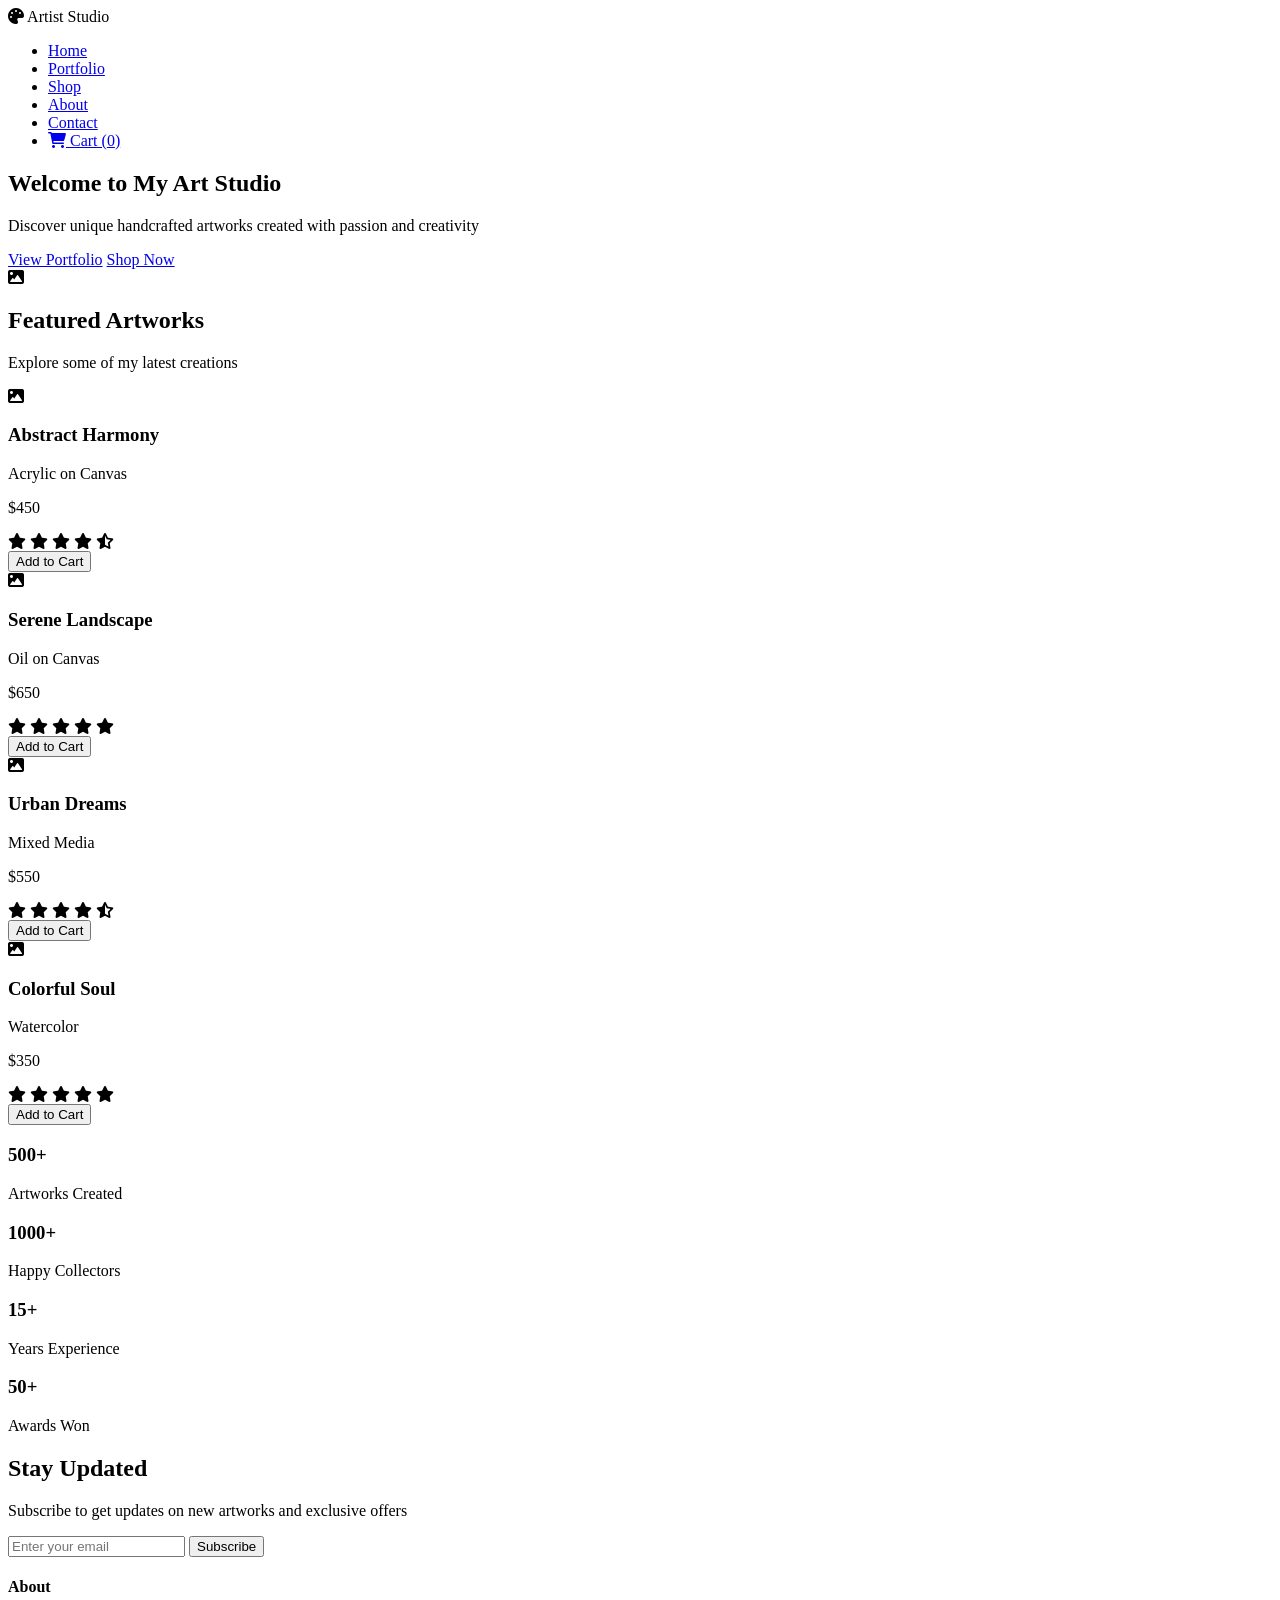
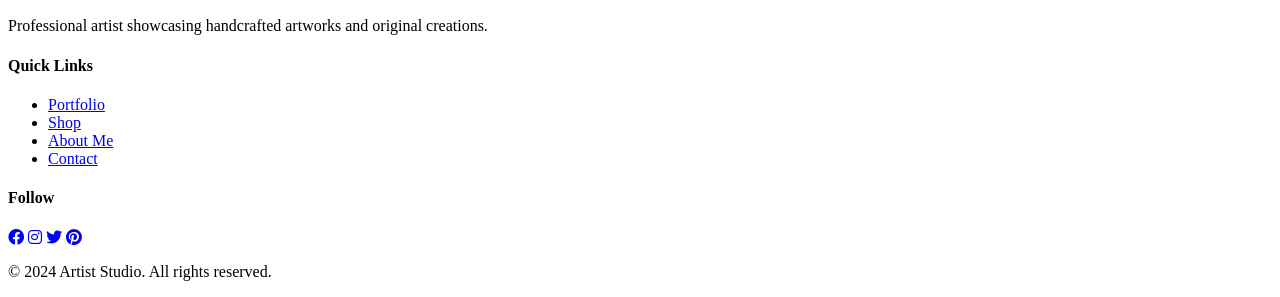
==== index.html @ 90bd031a "Add main landing page with hero section and featured artworks" ====
<!DOCTYPE html>
<html lang="en">
<head>
    <meta charset="UTF-8">
    <meta name="viewport" content="width=device-width, initial-scale=1.0">
    <title>Artist Portfolio & Shop - Discover & Buy Original Artworks</title>
    <link rel="stylesheet" href="css/style.css">
    <link rel="stylesheet" href="https://cdnjs.cloudflare.com/ajax/libs/font-awesome/6.0.0/css/all.min.css">
</head>
<body>
    <!-- Navigation Bar -->
    <nav class="navbar">
        <div class="nav-container">
            <div class="logo">
                <i class="fas fa-palette"></i> Artist Studio
            </div>
            <ul class="nav-menu">
                <li><a href="index.html" class="active">Home</a></li>
                <li><a href="portfolio.html">Portfolio</a></li>
                <li><a href="shop.html">Shop</a></li>
                <li><a href="about.html">About</a></li>
                <li><a href="contact.html">Contact</a></li>
                <li><a href="cart.html" class="cart-link"><i class="fas fa-shopping-cart"></i> Cart (<span id="cart-count">0</span>)</a></li>
            </ul>
            <div class="hamburger">
                <span></span>
                <span></span>
                <span></span>
            </div>
        </div>
    </nav>

    <!-- Hero Section -->
    <section class="hero">
        <div class="hero-content">
            <h1>Welcome to My Art Studio</h1>
            <p>Discover unique handcrafted artworks created with passion and creativity</p>
            <div class="hero-buttons">
                <a href="portfolio.html" class="btn btn-primary">View Portfolio</a>
                <a href="shop.html" class="btn btn-secondary">Shop Now</a>
            </div>
        </div>
        <div class="hero-image">
            <div class="image-placeholder">
                <i class="fas fa-image"></i>
            </div>
        </div>
    </section>

    <!-- Featured Works Section -->
    <section class="featured-works">
        <div class="container">
            <h2>Featured Artworks</h2>
            <p class="section-subtitle">Explore some of my latest creations</p>
            
            <div class="artwork-grid">
                <div class="artwork-card">
                    <div class="artwork-image">
                        <div class="image-placeholder-small">
                            <i class="fas fa-image"></i>
                        </div>
                    </div>
                    <div class="artwork-info">
                        <h3>Abstract Harmony</h3>
                        <p class="artist-name">Acrylic on Canvas</p>
                        <p class="price">$450</p>
                        <div class="rating">
                            <i class="fas fa-star"></i>
                            <i class="fas fa-star"></i>
                            <i class="fas fa-star"></i>
                            <i class="fas fa-star"></i>
                            <i class="fas fa-star-half-alt"></i>
                        </div>
                        <button class="btn btn-small" onclick="addToCart('Abstract Harmony', 450)">Add to Cart</button>
                    </div>
                </div>

                <div class="artwork-card">
                    <div class="artwork-image">
                        <div class="image-placeholder-small">
                            <i class="fas fa-image"></i>
                        </div>
                    </div>
                    <div class="artwork-info">
                        <h3>Serene Landscape</h3>
                        <p class="artist-name">Oil on Canvas</p>
                        <p class="price">$650</p>
                        <div class="rating">
                            <i class="fas fa-star"></i>
                            <i class="fas fa-star"></i>
                            <i class="fas fa-star"></i>
                            <i class="fas fa-star"></i>
                            <i class="fas fa-star"></i>
                        </div>
                        <button class="btn btn-small" onclick="addToCart('Serene Landscape', 650)">Add to Cart</button>
                    </div>
                </div>

                <div class="artwork-card">
                    <div class="artwork-image">
                        <div class="image-placeholder-small">
                            <i class="fas fa-image"></i>
                        </div>
                    </div>
                    <div class="artwork-info">
                        <h3>Urban Dreams</h3>
                        <p class="artist-name">Mixed Media</p>
                        <p class="price">$550</p>
                        <div class="rating">
                            <i class="fas fa-star"></i>
                            <i class="fas fa-star"></i>
                            <i class="fas fa-star"></i>
                            <i class="fas fa-star"></i>
                            <i class="fas fa-star-half-alt"></i>
                        </div>
                        <button class="btn btn-small" onclick="addToCart('Urban Dreams', 550)">Add to Cart</button>
                    </div>
                </div>

                <div class="artwork-card">
                    <div class="artwork-image">
                        <div class="image-placeholder-small">
                            <i class="fas fa-image"></i>
                        </div>
                    </div>
                    <div class="artwork-info">
                        <h3>Colorful Soul</h3>
                        <p class="artist-name">Watercolor</p>
                        <p class="price">$350</p>
                        <div class="rating">
                            <i class="fas fa-star"></i>
                            <i class="fas fa-star"></i>
                            <i class="fas fa-star"></i>
                            <i class="fas fa-star"></i>
                            <i class="fas fa-star"></i>
                        </div>
                        <button class="btn btn-small" onclick="addToCart('Colorful Soul', 350)">Add to Cart</button>
                    </div>
                </div>
            </div>
        </div>
    </section>

    <!-- Stats Section -->
    <section class="stats">
        <div class="container">
            <div class="stat-item">
                <h3>500+</h3>
                <p>Artworks Created</p>
            </div>
            <div class="stat-item">
                <h3>1000+</h3>
                <p>Happy Collectors</p>
            </div>
            <div class="stat-item">
                <h3>15+</h3>
                <p>Years Experience</p>
            </div>
            <div class="stat-item">
                <h3>50+</h3>
                <p>Awards Won</p>
            </div>
        </div>
    </section>

    <!-- Newsletter Section -->
    <section class="newsletter">
        <div class="container">
            <h2>Stay Updated</h2>
            <p>Subscribe to get updates on new artworks and exclusive offers</p>
            <form class="newsletter-form">
                <input type="email" placeholder="Enter your email" required>
                <button type="submit" class="btn btn-primary">Subscribe</button>
            </form>
        </div>
    </section>

    <!-- Footer -->
    <footer class="footer">
        <div class="container">
            <div class="footer-content">
                <div class="footer-section">
                    <h4>About</h4>
                    <p>Professional artist showcasing handcrafted artworks and original creations.</p>
                </div>
                <div class="footer-section">
                    <h4>Quick Links</h4>
                    <ul>
                        <li><a href="portfolio.html">Portfolio</a></li>
                        <li><a href="shop.html">Shop</a></li>
                        <li><a href="about.html">About Me</a></li>
                        <li><a href="contact.html">Contact</a></li>
                    </ul>
                </div>
                <div class="footer-section">
                    <h4>Follow</h4>
                    <div class="social-links">
                        <a href="#"><i class="fab fa-facebook"></i></a>
                        <a href="#"><i class="fab fa-instagram"></i></a>
                        <a href="#"><i class="fab fa-twitter"></i></a>
                        <a href="#"><i class="fab fa-pinterest"></i></a>
                    </div>
                </div>
            </div>
            <div class="footer-bottom">
                <p>&copy; 2024 Artist Studio. All rights reserved.</p>
            </div>
        </div>
    </footer>

    <script src="js/script.js"></script>
</body>
</html>
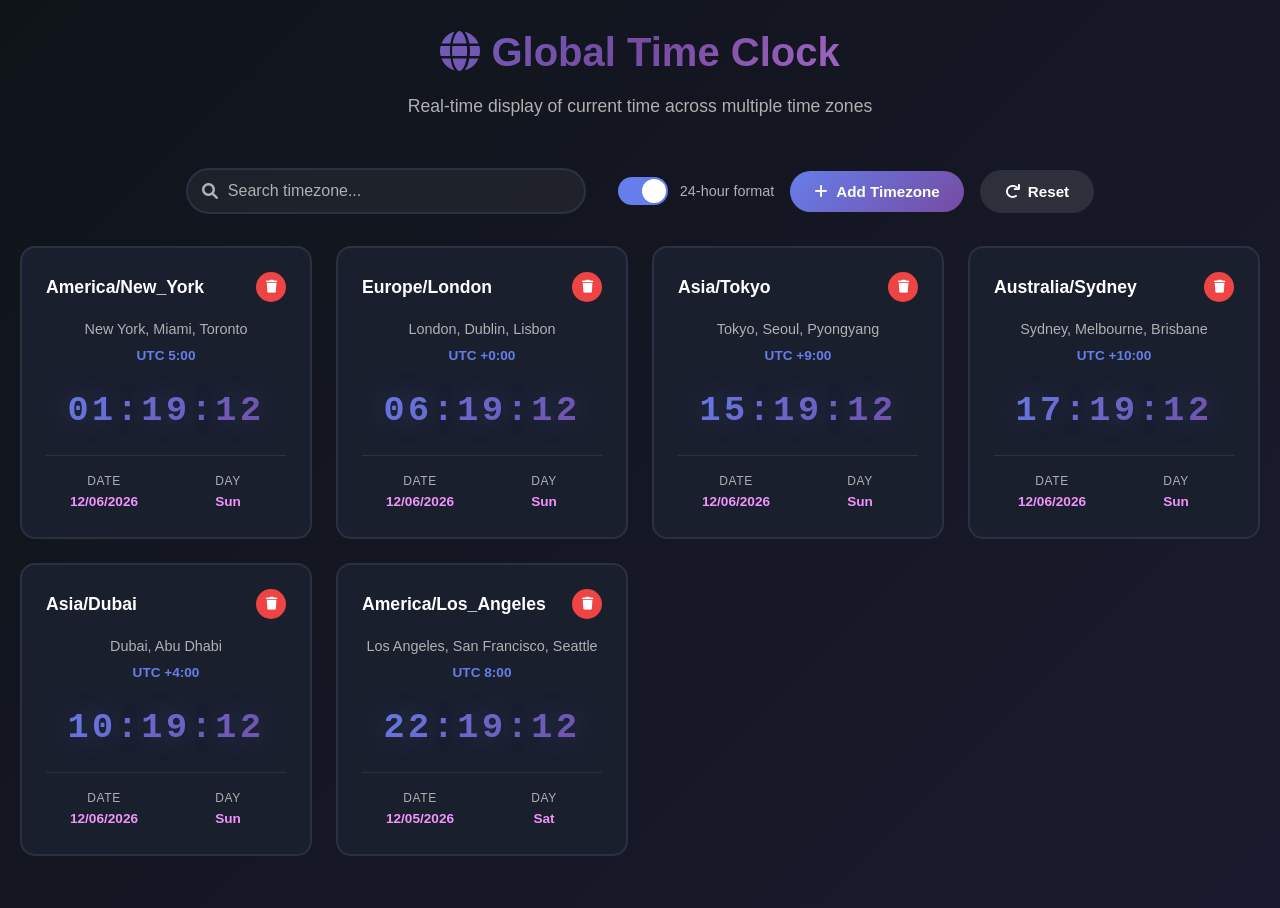
==== commit 706cb241: "Create multi-timezone digital clock application" ====
--- a/index.html
+++ b/index.html
@@ -3,211 +3,74 @@
 <head>
     <meta charset="UTF-8">
     <meta name="viewport" content="width=device-width, initial-scale=1.0">
-    <title>Artist Portfolio & Shop - Discover & Buy Original Artworks</title>
-    <link rel="stylesheet" href="css/style.css">
+    <title>Multi-Timezone Digital Clock</title>
+    <link rel="stylesheet" href="style.css">
     <link rel="stylesheet" href="https://cdnjs.cloudflare.com/ajax/libs/font-awesome/6.0.0/css/all.min.css">
 </head>
 <body>
-    <!-- Navigation Bar -->
-    <nav class="navbar">
-        <div class="nav-container">
-            <div class="logo">
-                <i class="fas fa-palette"></i> Artist Studio
+    <div class="container">
+        <!-- Header -->
+        <header class="header">
+            <h1><i class="fas fa-globe"></i> Global Time Clock</h1>
+            <p>Real-time display of current time across multiple time zones</p>
+        </header>
+
+        <!-- Controls -->
+        <div class="controls">
+            <div class="search-box">
+                <input type="text" id="searchInput" placeholder="Search timezone..." class="search-input">
+                <i class="fas fa-search"></i>
             </div>
-            <ul class="nav-menu">
-                <li><a href="index.html" class="active">Home</a></li>
-                <li><a href="portfolio.html">Portfolio</a></li>
-                <li><a href="shop.html">Shop</a></li>
-                <li><a href="about.html">About</a></li>
-                <li><a href="contact.html">Contact</a></li>
-                <li><a href="cart.html" class="cart-link"><i class="fas fa-shopping-cart"></i> Cart (<span id="cart-count">0</span>)</a></li>
-            </ul>
-            <div class="hamburger">
-                <span></span>
-                <span></span>
-                <span></span>
+            
+            <div class="format-controls">
+                <label class="toggle-label">
+                    <input type="checkbox" id="format24h" checked>
+                    <span class="toggle-switch"></span>
+                    <span class="toggle-text">24-hour format</span>
+                </label>
+                
+                <button class="btn btn-primary" id="addTimezoneBtn">
+                    <i class="fas fa-plus"></i> Add Timezone
+                </button>
+                
+                <button class="btn btn-secondary" id="resetBtn">
+                    <i class="fas fa-redo"></i> Reset
+                </button>
             </div>
         </div>
-    </nav>
 
-    <!-- Hero Section -->
-    <section class="hero">
-        <div class="hero-content">
-            <h1>Welcome to My Art Studio</h1>
-            <p>Discover unique handcrafted artworks created with passion and creativity</p>
-            <div class="hero-buttons">
-                <a href="portfolio.html" class="btn btn-primary">View Portfolio</a>
-                <a href="shop.html" class="btn btn-secondary">Shop Now</a>
+        <!-- Clocks Grid -->
+        <div class="clocks-grid" id="clocksContainer">
+            <!-- Clocks will be inserted here -->
+        </div>
+
+        <!-- No Results Message -->
+        <div class="no-results" id="noResults" style="display: none;">
+            <i class="fas fa-search"></i>
+            <p>No timezones match your search</p>
+        </div>
+    </div>
+
+    <!-- Add Timezone Modal -->
+    <div class="modal" id="addTimezoneModal">
+        <div class="modal-content">
+            <div class="modal-header">
+                <h2>Add Timezone</h2>
+                <button class="modal-close" id="closeModalBtn"><i class="fas fa-times"></i></button>
             </div>
-        </div>
-        <div class="hero-image">
-            <div class="image-placeholder">
-                <i class="fas fa-image"></i>
-            </div>
-        </div>
-    </section>
-
-    <!-- Featured Works Section -->
-    <section class="featured-works">
-        <div class="container">
-            <h2>Featured Artworks</h2>
-            <p class="section-subtitle">Explore some of my latest creations</p>
-            
-            <div class="artwork-grid">
-                <div class="artwork-card">
-                    <div class="artwork-image">
-                        <div class="image-placeholder-small">
-                            <i class="fas fa-image"></i>
-                        </div>
-                    </div>
-                    <div class="artwork-info">
-                        <h3>Abstract Harmony</h3>
-                        <p class="artist-name">Acrylic on Canvas</p>
-                        <p class="price">$450</p>
-                        <div class="rating">
-                            <i class="fas fa-star"></i>
-                            <i class="fas fa-star"></i>
-                            <i class="fas fa-star"></i>
-                            <i class="fas fa-star"></i>
-                            <i class="fas fa-star-half-alt"></i>
-                        </div>
-                        <button class="btn btn-small" onclick="addToCart('Abstract Harmony', 450)">Add to Cart</button>
-                    </div>
-                </div>
-
-                <div class="artwork-card">
-                    <div class="artwork-image">
-                        <div class="image-placeholder-small">
-                            <i class="fas fa-image"></i>
-                        </div>
-                    </div>
-                    <div class="artwork-info">
-                        <h3>Serene Landscape</h3>
-                        <p class="artist-name">Oil on Canvas</p>
-                        <p class="price">$650</p>
-                        <div class="rating">
-                            <i class="fas fa-star"></i>
-                            <i class="fas fa-star"></i>
-                            <i class="fas fa-star"></i>
-                            <i class="fas fa-star"></i>
-                            <i class="fas fa-star"></i>
-                        </div>
-                        <button class="btn btn-small" onclick="addToCart('Serene Landscape', 650)">Add to Cart</button>
-                    </div>
-                </div>
-
-                <div class="artwork-card">
-                    <div class="artwork-image">
-                        <div class="image-placeholder-small">
-                            <i class="fas fa-image"></i>
-                        </div>
-                    </div>
-                    <div class="artwork-info">
-                        <h3>Urban Dreams</h3>
-                        <p class="artist-name">Mixed Media</p>
-                        <p class="price">$550</p>
-                        <div class="rating">
-                            <i class="fas fa-star"></i>
-                            <i class="fas fa-star"></i>
-                            <i class="fas fa-star"></i>
-                            <i class="fas fa-star"></i>
-                            <i class="fas fa-star-half-alt"></i>
-                        </div>
-                        <button class="btn btn-small" onclick="addToCart('Urban Dreams', 550)">Add to Cart</button>
-                    </div>
-                </div>
-
-                <div class="artwork-card">
-                    <div class="artwork-image">
-                        <div class="image-placeholder-small">
-                            <i class="fas fa-image"></i>
-                        </div>
-                    </div>
-                    <div class="artwork-info">
-                        <h3>Colorful Soul</h3>
-                        <p class="artist-name">Watercolor</p>
-                        <p class="price">$350</p>
-                        <div class="rating">
-                            <i class="fas fa-star"></i>
-                            <i class="fas fa-star"></i>
-                            <i class="fas fa-star"></i>
-                            <i class="fas fa-star"></i>
-                            <i class="fas fa-star"></i>
-                        </div>
-                        <button class="btn btn-small" onclick="addToCart('Colorful Soul', 350)">Add to Cart</button>
-                    </div>
+            <div class="modal-body">
+                <input type="text" id="timezoneSearchInput" placeholder="Search timezone..." class="modal-input">
+                <div class="timezone-list" id="timezoneList">
+                    <!-- Timezones will be listed here -->
                 </div>
             </div>
         </div>
-    </section>
+    </div>
 
-    <!-- Stats Section -->
-    <section class="stats">
-        <div class="container">
-            <div class="stat-item">
-                <h3>500+</h3>
-                <p>Artworks Created</p>
-            </div>
-            <div class="stat-item">
-                <h3>1000+</h3>
-                <p>Happy Collectors</p>
-            </div>
-            <div class="stat-item">
-                <h3>15+</h3>
-                <p>Years Experience</p>
-            </div>
-            <div class="stat-item">
-                <h3>50+</h3>
-                <p>Awards Won</p>
-            </div>
-        </div>
-    </section>
+    <!-- Toast Notification -->
+    <div class="toast" id="toast"></div>
 
-    <!-- Newsletter Section -->
-    <section class="newsletter">
-        <div class="container">
-            <h2>Stay Updated</h2>
-            <p>Subscribe to get updates on new artworks and exclusive offers</p>
-            <form class="newsletter-form">
-                <input type="email" placeholder="Enter your email" required>
-                <button type="submit" class="btn btn-primary">Subscribe</button>
-            </form>
-        </div>
-    </section>
-
-    <!-- Footer -->
-    <footer class="footer">
-        <div class="container">
-            <div class="footer-content">
-                <div class="footer-section">
-                    <h4>About</h4>
-                    <p>Professional artist showcasing handcrafted artworks and original creations.</p>
-                </div>
-                <div class="footer-section">
-                    <h4>Quick Links</h4>
-                    <ul>
-                        <li><a href="portfolio.html">Portfolio</a></li>
-                        <li><a href="shop.html">Shop</a></li>
-                        <li><a href="about.html">About Me</a></li>
-                        <li><a href="contact.html">Contact</a></li>
-                    </ul>
-                </div>
-                <div class="footer-section">
-                    <h4>Follow</h4>
-                    <div class="social-links">
-                        <a href="#"><i class="fab fa-facebook"></i></a>
-                        <a href="#"><i class="fab fa-instagram"></i></a>
-                        <a href="#"><i class="fab fa-twitter"></i></a>
-                        <a href="#"><i class="fab fa-pinterest"></i></a>
-                    </div>
-                </div>
-            </div>
-            <div class="footer-bottom">
-                <p>&copy; 2024 Artist Studio. All rights reserved.</p>
-            </div>
-        </div>
-    </footer>
-
-    <script src="js/script.js"></script>
+    <script src="timezones.js"></script>
+    <script src="script.js"></script>
 </body>
-</html>
+</html>
--- a/style.css
+++ b/style.css
@@ -0,0 +1,585 @@
+* {
+    margin: 0;
+    padding: 0;
+    box-sizing: border-box;
+}
+
+:root {
+    --primary-color: #667eea;
+    --secondary-color: #764ba2;
+    --accent-color: #f093fb;
+    --dark-bg: #0f1419;
+    --card-bg: #1a1f2e;
+    --text-primary: #ffffff;
+    --text-secondary: #b0b0b0;
+    --border-color: #2a3142;
+    --success: #10b981;
+    --danger: #ef4444;
+}
+
+body {
+    font-family: 'Segoe UI', Tahoma, Geneva, Verdana, sans-serif;
+    background: linear-gradient(135deg, var(--dark-bg) 0%, #1a1a2e 100%);
+    color: var(--text-primary);
+    min-height: 100vh;
+    padding: 20px;
+    line-height: 1.6;
+}
+
+.container {
+    max-width: 1400px;
+    margin: 0 auto;
+}
+
+/* Header */
+.header {
+    text-align: center;
+    margin-bottom: 3rem;
+    animation: slideDown 0.5s ease-out;
+}
+
+.header h1 {
+    font-size: 2.5rem;
+    margin-bottom: 0.5rem;
+    background: linear-gradient(135deg, #667eea, #764ba2, #f093fb);
+    -webkit-background-clip: text;
+    -webkit-text-fill-color: transparent;
+    background-clip: text;
+}
+
+.header p {
+    color: var(--text-secondary);
+    font-size: 1.1rem;
+}
+
+/* Controls */
+.controls {
+    display: flex;
+    gap: 2rem;
+    margin-bottom: 2rem;
+    flex-wrap: wrap;
+    align-items: center;
+    justify-content: center;
+}
+
+.search-box {
+    position: relative;
+    flex: 1;
+    min-width: 250px;
+    max-width: 400px;
+}
+
+.search-input {
+    width: 100%;
+    padding: 0.75rem 1rem 0.75rem 2.5rem;
+    border: 2px solid var(--border-color);
+    border-radius: 50px;
+    background: rgba(255, 255, 255, 0.05);
+    color: var(--text-primary);
+    font-size: 1rem;
+    transition: all 0.3s;
+}
+
+.search-input:focus {
+    outline: none;
+    border-color: var(--primary-color);
+    background: rgba(102, 126, 234, 0.1);
+    box-shadow: 0 0 20px rgba(102, 126, 234, 0.2);
+}
+
+.search-input::placeholder {
+    color: var(--text-secondary);
+}
+
+.search-box i {
+    position: absolute;
+    left: 1rem;
+    top: 50%;
+    transform: translateY(-50%);
+    color: var(--text-secondary);
+    pointer-events: none;
+}
+
+.format-controls {
+    display: flex;
+    gap: 1rem;
+    flex-wrap: wrap;
+    align-items: center;
+}
+
+/* Toggle Switch */
+.toggle-label {
+    display: flex;
+    align-items: center;
+    gap: 0.75rem;
+    cursor: pointer;
+    user-select: none;
+}
+
+.toggle-label input {
+    display: none;
+}
+
+.toggle-switch {
+    width: 50px;
+    height: 28px;
+    background: var(--border-color);
+    border-radius: 50px;
+    position: relative;
+    transition: background 0.3s;
+}
+
+.toggle-switch::after {
+    content: '';
+    position: absolute;
+    width: 24px;
+    height: 24px;
+    background: white;
+    border-radius: 50%;
+    top: 2px;
+    left: 2px;
+    transition: left 0.3s;
+}
+
+.toggle-label input:checked ~ .toggle-switch {
+    background: var(--primary-color);
+}
+
+.toggle-label input:checked ~ .toggle-switch::after {
+    left: 24px;
+}
+
+.toggle-text {
+    color: var(--text-secondary);
+    font-size: 0.9rem;
+}
+
+/* Buttons */
+.btn {
+    padding: 0.75rem 1.5rem;
+    border: none;
+    border-radius: 50px;
+    font-size: 0.95rem;
+    font-weight: 600;
+    cursor: pointer;
+    transition: all 0.3s;
+    display: flex;
+    align-items: center;
+    gap: 0.5rem;
+    white-space: nowrap;
+}
+
+.btn-primary {
+    background: linear-gradient(135deg, var(--primary-color), var(--secondary-color));
+    color: white;
+}
+
+.btn-primary:hover {
+    transform: translateY(-2px);
+    box-shadow: 0 10px 20px rgba(102, 126, 234, 0.3);
+}
+
+.btn-secondary {
+    background: rgba(255, 255, 255, 0.1);
+    color: var(--text-primary);
+    border: 1px solid var(--border-color);
+}
+
+.btn-secondary:hover {
+    background: rgba(255, 255, 255, 0.15);
+    border-color: var(--primary-color);
+}
+
+/* Clocks Grid */
+.clocks-grid {
+    display: grid;
+    grid-template-columns: repeat(auto-fill, minmax(280px, 1fr));
+    gap: 1.5rem;
+    margin-bottom: 2rem;
+    animation: fadeIn 0.5s ease-out;
+}
+
+.clock-card {
+    background: var(--card-bg);
+    border: 2px solid var(--border-color);
+    border-radius: 15px;
+    padding: 1.5rem;
+    text-align: center;
+    transition: all 0.3s;
+    position: relative;
+    overflow: hidden;
+}
+
+.clock-card::before {
+    content: '';
+    position: absolute;
+    top: 0;
+    left: 0;
+    right: 0;
+    bottom: 0;
+    background: linear-gradient(135deg, rgba(102, 126, 234, 0.1), rgba(240, 147, 251, 0.1));
+    opacity: 0;
+    transition: opacity 0.3s;
+    pointer-events: none;
+}
+
+.clock-card:hover {
+    border-color: var(--primary-color);
+    transform: translateY(-5px);
+    box-shadow: 0 15px 30px rgba(102, 126, 234, 0.2);
+}
+
+.clock-card:hover::before {
+    opacity: 1;
+}
+
+.clock-header {
+    display: flex;
+    justify-content: space-between;
+    align-items: center;
+    margin-bottom: 1rem;
+}
+
+.clock-header h3 {
+    font-size: 1.1rem;
+    color: var(--text-primary);
+}
+
+.clock-remove {
+    background: var(--danger);
+    color: white;
+    border: none;
+    width: 30px;
+    height: 30px;
+    border-radius: 50%;
+    cursor: pointer;
+    display: flex;
+    align-items: center;
+    justify-content: center;
+    transition: all 0.3s;
+    font-size: 0.8rem;
+}
+
+.clock-remove:hover {
+    background: #dc2626;
+    transform: scale(1.1);
+}
+
+.timezone-info {
+    margin-bottom: 1rem;
+}
+
+.timezone-name {
+    font-size: 0.9rem;
+    color: var(--text-secondary);
+    margin-bottom: 0.25rem;
+}
+
+.offset {
+    font-size: 0.85rem;
+    color: var(--primary-color);
+    font-weight: 600;
+}
+
+.digital-clock {
+    font-size: 2.2rem;
+    font-weight: 700;
+    letter-spacing: 0.1em;
+    font-family: 'Courier New', monospace;
+    background: linear-gradient(135deg, #667eea, #764ba2);
+    -webkit-background-clip: text;
+    -webkit-text-fill-color: transparent;
+    background-clip: text;
+    margin: 1rem 0;
+    text-shadow: 0 0 30px rgba(102, 126, 234, 0.3);
+}
+
+.time-details {
+    display: grid;
+    grid-template-columns: 1fr 1fr;
+    gap: 0.5rem;
+    margin-top: 1rem;
+    padding-top: 1rem;
+    border-top: 1px solid var(--border-color);
+}
+
+.time-detail {
+    font-size: 0.85rem;
+}
+
+.time-detail-label {
+    color: var(--text-secondary);
+    display: block;
+    font-size: 0.75rem;
+    text-transform: uppercase;
+    letter-spacing: 0.05em;
+}
+
+.time-detail-value {
+    color: var(--accent-color);
+    font-weight: 600;
+}
+
+/* No Results */
+.no-results {
+    text-align: center;
+    padding: 3rem 1rem;
+    color: var(--text-secondary);
+    animation: fadeIn 0.3s ease-out;
+}
+
+.no-results i {
+    font-size: 3rem;
+    margin-bottom: 1rem;
+    opacity: 0.5;
+}
+
+.no-results p {
+    font-size: 1.1rem;
+}
+
+/* Modal */
+.modal {
+    display: none;
+    position: fixed;
+    top: 0;
+    left: 0;
+    right: 0;
+    bottom: 0;
+    background: rgba(0, 0, 0, 0.7);
+    backdrop-filter: blur(5px);
+    z-index: 1000;
+    align-items: center;
+    justify-content: center;
+    padding: 20px;
+    animation: fadeIn 0.3s ease-out;
+}
+
+.modal.active {
+    display: flex;
+}
+
+.modal-content {
+    background: var(--card-bg);
+    border: 2px solid var(--border-color);
+    border-radius: 15px;
+    width: 100%;
+    max-width: 500px;
+    max-height: 80vh;
+    overflow-y: auto;
+    animation: slideUp 0.3s ease-out;
+}
+
+.modal-header {
+    display: flex;
+    justify-content: space-between;
+    align-items: center;
+    padding: 1.5rem;
+    border-bottom: 1px solid var(--border-color);
+    position: sticky;
+    top: 0;
+    background: var(--card-bg);
+}
+
+.modal-header h2 {
+    font-size: 1.5rem;
+}
+
+.modal-close {
+    background: transparent;
+    border: none;
+    color: var(--text-primary);
+    font-size: 1.5rem;
+    cursor: pointer;
+    transition: color 0.3s;
+    padding: 0;
+    width: 40px;
+    height: 40px;
+    display: flex;
+    align-items: center;
+    justify-content: center;
+}
+
+.modal-close:hover {
+    color: var(--danger);
+}
+
+.modal-body {
+    padding: 1.5rem;
+}
+
+.modal-input {
+    width: 100%;
+    padding: 0.75rem 1rem;
+    border: 2px solid var(--border-color);
+    border-radius: 8px;
+    background: rgba(255, 255, 255, 0.05);
+    color: var(--text-primary);
+    font-size: 1rem;
+    margin-bottom: 1rem;
+    transition: all 0.3s;
+}
+
+.modal-input:focus {
+    outline: none;
+    border-color: var(--primary-color);
+    background: rgba(102, 126, 234, 0.1);
+}
+
+.timezone-list {
+    display: grid;
+    grid-template-columns: 1fr;
+    gap: 0.5rem;
+    max-height: 400px;
+    overflow-y: auto;
+}
+
+.timezone-option {
+    padding: 0.75rem 1rem;
+    background: rgba(255, 255, 255, 0.05);
+    border: 1px solid var(--border-color);
+    border-radius: 8px;
+    cursor: pointer;
+    transition: all 0.3s;
+    text-align: left;
+}
+
+.timezone-option:hover {
+    background: rgba(102, 126, 234, 0.2);
+    border-color: var(--primary-color);
+    transform: translateX(5px);
+}
+
+.timezone-option-name {
+    font-weight: 600;
+    color: var(--text-primary);
+}
+
+.timezone-option-offset {
+    font-size: 0.85rem;
+    color: var(--text-secondary);
+}
+
+/* Toast */
+.toast {
+    position: fixed;
+    bottom: 20px;
+    right: 20px;
+    background: var(--success);
+    color: white;
+    padding: 1rem 1.5rem;
+    border-radius: 50px;
+    font-weight: 600;
+    z-index: 2000;
+    display: none;
+    animation: slideInRight 0.3s ease-out;
+    box-shadow: 0 10px 30px rgba(16, 185, 129, 0.3);
+}
+
+.toast.show {
+    display: block;
+}
+
+.toast.error {
+    background: var(--danger);
+    box-shadow: 0 10px 30px rgba(239, 68, 68, 0.3);
+}
+
+/* Animations */
+@keyframes slideDown {
+    from {
+        opacity: 0;
+        transform: translateY(-20px);
+    }
+    to {
+        opacity: 1;
+        transform: translateY(0);
+    }
+}
+
+@keyframes fadeIn {
+    from {
+        opacity: 0;
+    }
+    to {
+        opacity: 1;
+    }
+}
+
+@keyframes slideUp {
+    from {
+        opacity: 0;
+        transform: translateY(20px);
+    }
+    to {
+        opacity: 1;
+        transform: translateY(0);
+    }
+}
+
+@keyframes slideInRight {
+    from {
+        opacity: 0;
+        transform: translateX(100px);
+    }
+    to {
+        opacity: 1;
+        transform: translateX(0);
+    }
+}
+
+/* Scrollbar Styling */
+::-webkit-scrollbar {
+    width: 8px;
+}
+
+::-webkit-scrollbar-track {
+    background: var(--dark-bg);
+}
+
+::-webkit-scrollbar-thumb {
+    background: var(--border-color);
+    border-radius: 4px;
+}
+
+::-webkit-scrollbar-thumb:hover {
+    background: var(--primary-color);
+}
+
+/* Responsive */
+@media (max-width: 768px) {
+    .header h1 {
+        font-size: 1.8rem;
+    }
+
+    .header p {
+        font-size: 1rem;
+    }
+
+    .controls {
+        flex-direction: column;
+        gap: 1rem;
+    }
+
+    .search-box {
+        min-width: auto;
+        max-width: 100%;
+    }
+
+    .format-controls {
+        justify-content: center;
+        width: 100%;
+    }
+
+    .clocks-grid {
+        grid-template-columns: 1fr;
+    }
+
+    .digital-clock {
+        font-size: 1.8rem;
+    }
+
+    .modal-content {
+        max-width: 90%;
+    }
+}
